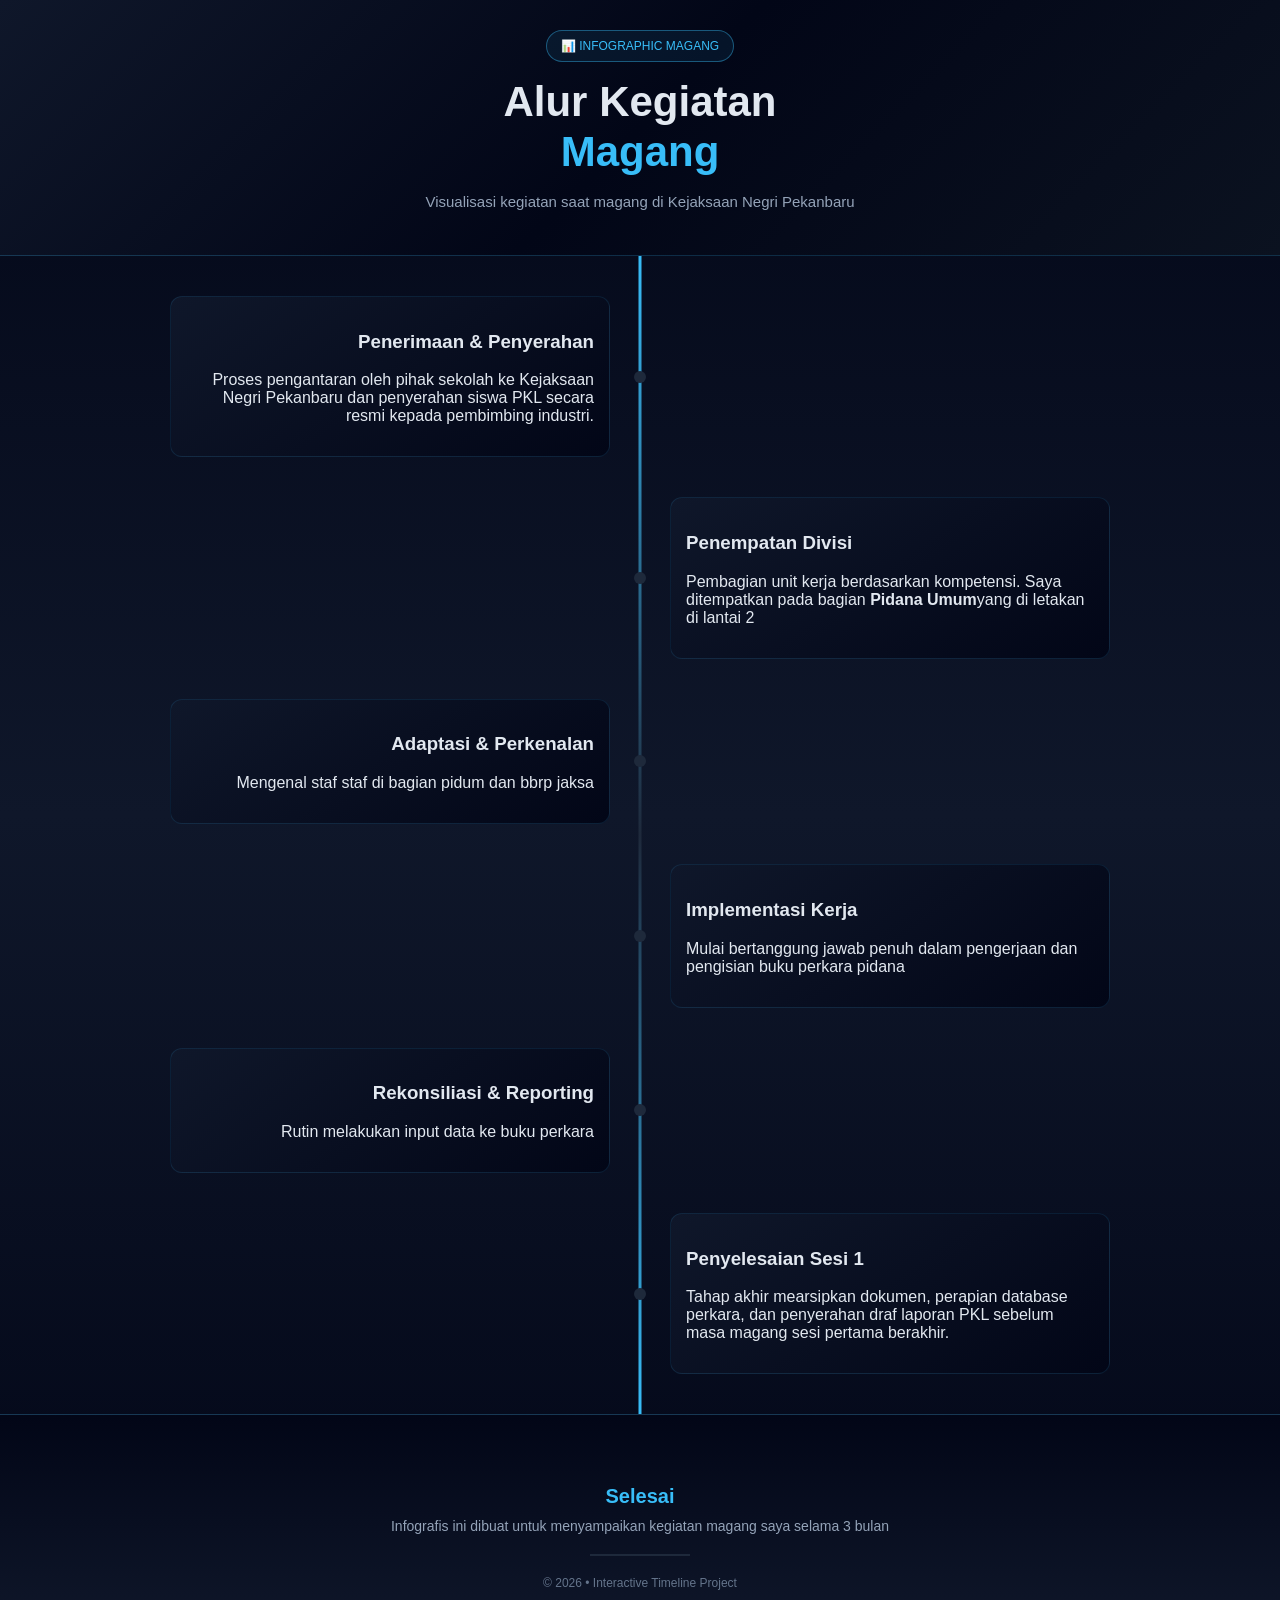
==== index.html @ 111dab5f "first commit" ====
<!DOCTYPE html>
<html lang="en">

<head>
    <meta charset="UTF-8">
    <meta name="viewport" content="width=device-width, initial-scale=1.0">
    <title>Infografis Magang</title>
    <link rel="stylesheet" href="assets/css/style.css">

</head>

<body>
    <header>
        <div class="hero-content">
            <div class="hero-tag">📊 INFOGRAPHIC MAGANG</div>
        </div>

        <h1>
            Alur Kegiatan<br>
            <span>Magang</span>
        </h1>

        <p>
            Visualisasi kegiatan saat magang di Kejaksaan Negri Pekanbaru

    </header>

    <div class="container">
        <div class="timeline-item left">
            <div class="content">
                <h3><a href="penerimaan.html">Penerimaan & Penyerahan</a></h3>
                <p>Proses pengantaran oleh pihak sekolah ke Kejaksaan Negri Pekanbaru dan penyerahan siswa PKL secara
                    resmi kepada pembimbing industri.</p>
            </div>
            <div class="timeline-dot"></div>
        </div>

        <div class="timeline-item right">
            <div class="content">
                <h3><a href="penempatan.html">Penempatan Divisi</a></h3>
                <p>Pembagian unit kerja berdasarkan kompetensi. Saya ditempatkan pada bagian <b> Pidana Umum</b>yang di
                    letakan di lantai 2</p>
            </div>
            <div class="timeline-dot"></div>
        </div>

        <div class="timeline-item left">
            <div class="content">
                <h3><a href="adaptasi.html">Adaptasi & Perkenalan</a></h3>
                <p>Mengenal staf staf di bagian pidum dan bbrp jaksa</p>
            </div>
            <div class="timeline-dot"></div>
        </div>

        <div class="timeline-item right">
            <div class="content">
                <h3><a href="implementasi.html">Implementasi Kerja</a></h3>
                <p>Mulai bertanggung jawab penuh dalam pengerjaan dan pengisian buku perkara pidana</p>
            </div>
            <div class="timeline-dot"></div>
        </div>

        <div class="timeline-item left">
            <div class="content">
                <h3><a href="rekonsiliasi.html">Rekonsiliasi & Reporting</a></h3>
                <p>Rutin melakukan input data ke buku perkara </p>
            </div>
            <div class="timeline-dot"></div>
        </div>

        <div class="timeline-item right">
            <div class="content">
                <h3><a href="penyelesaian.html">Penyelesaian Sesi 1</a></h3>
                <p>Tahap akhir mearsipkan dokumen, perapian database perkara, dan penyerahan draf laporan PKL sebelum
                    masa magang sesi pertama berakhir.</p>
            </div>
            <div class="timeline-dot"></div>
        </div>
    </div>

    <footer class="footer">
        <div class="footer-inner">
            <div class="footer-title">Selesai</div>
            <div class="footer-text">
                Infografis ini dibuat untuk menyampaikan kegiatan magang saya selama 3 bulan
            </div>

            <div class="footer-line"></div>

            <div class="footer-mini">
                © 2026 • Interactive Timeline Project
            </div>
        </div>
    </footer>
</body>

</html>
---- assets/css/style.css ----
body {
    font-family: Arial, sans-serif;
    margin: 0;
    color: #e2e8f0;

    /* GRADASI BACKGROUND UTAMA */
    background: linear-gradient(180deg, #020617 0%, #0f172a 50%, #020617 100%);
}

/* HEADER */
header {
    text-align: center;
    padding: 30px;
    border-bottom: 1px solid rgba(56, 189, 248, 0.2);

    /* GRADASI HEADER */
    background: linear-gradient(135deg, #0f172a, #020617, #0b1220);
}

.hero-tag {
    display: inline-block;
    padding: 8px 14px;
    font-size: 12px;
    border-radius: 999px;
    border: 1px solid rgba(56, 189, 248, 0.4);
    background: rgba(56, 189, 248, 0.08);
    color: #38bdf8;
    margin-bottom: 15px;
}

/* TITLE */
header h1 {
    font-size: 42px;
    margin: 0;
    color: #e2e8f0;
    line-height: 1.2;
}

header h1 span {
    color: #38bdf8;
}

header p {
    margin-top: 15px;
    color: #94a3b8;
    font-size: 15px;
}

/* STATS */
.hero-stats {
    display: flex;
    justify-content: center;
    gap: 25px;
    margin-top: 30px;
    flex-wrap: wrap;
}

.stat {
    background: linear-gradient(145deg, #0f172a, #020617);
    border: 1px solid rgba(56, 189, 248, 0.15);
    padding: 15px 20px;
    border-radius: 12px;
    min-width: 110px;
    transition: 0.3s;
}

.stat:hover {
    border-color: #38bdf8;
    transform: translateY(-3px);
}

.num {
    font-size: 18px;
    color: #38bdf8;
    font-weight: bold;
}

.label {
    font-size: 12px;
    color: #64748b;
}

/* CONTAINER */
.container {
    position: relative;
    max-width: 1000px;
    margin: auto;
    padding: 20px;
}

/* TIMELINE LINE (GRADASI HALUS) */
.container::before {
    content: '';
    position: absolute;
    width: 3px;
    background: linear-gradient(to bottom, #38bdf8, #1e293b, #38bdf8);
    top: 0;
    bottom: 0;
    left: 50%;
    transform: translateX(-50%);
}

/* ITEM */
.timeline-item {
    position: relative;
    width: 50%;
    padding: 20px 30px;
    box-sizing: border-box;
}

/* POSISI */
.left {
    left: 0;
    text-align: right;
}

.right {
    left: 50%;
}

/* CARD */
.content {
    background: linear-gradient(145deg, #0f172a, #020617);
    border: 1px solid rgba(56, 189, 248, 0.12);
    border-radius: 12px;
    padding: 15px;
    transition: 0.3s;
}

/* HOVER CARD */
.content:hover {
    transform: translateY(-4px);
    border-color: #38bdf8;
    box-shadow: 0 10px 25px rgba(56, 189, 248, 0.08);
}

/* LINK */
.content a {
    text-decoration: none;
    color: inherit;
}

.content h3 a {
    color: #e2e8f0;
    transition: 0.3s;
}

.content h3 a:hover {
    color: #38bdf8;
}

/* DOT */
.timeline-dot {
    position: absolute;
    width: 12px;
    height: 12px;
    background: #1e293b;
    border-radius: 50%;
    top: 50%;
    transform: translateY(-50%);
    transition: 0.3s;
}

.timeline-item:hover .timeline-dot {
    background: #38bdf8;
    box-shadow: 0 0 14px #38bdf8;
}

.left .timeline-dot {
    right: -6px;
}

.right .timeline-dot {
    left: -6px;
}

/* ARROW */
.left .content::after {
    content: '';
    position: absolute;
    top: 50%;
    transform: translateY(-50%);
    right: -10px;
    border: 6px solid transparent;
    border-left-color: #1e293b;
}

.right .content::after {
    content: '';
    position: absolute;
    top: 50%;
    transform: translateY(-50%);
    left: -10px;
    border: 6px solid transparent;
    border-right-color: #1e293b;
}

/* IMAGE */
.content img {
    width: 100%;
    height: 160px;
    object-fit: cover;
    border-radius: 8px;
    margin-bottom: 8px;
    transition: 0.3s;
}

.content a:hover img {
    opacity: 0.85;
}

/* FOOTER */
.footer {
    padding: 70px 20px 40px;
    display: flex;
    justify-content: center;
    border-top: 1px solid rgba(56, 189, 248, 0.2);
    background: linear-gradient(180deg, #020617, #0f172a);
}

.footer-inner {
    text-align: center;
    max-width: 600px;
}

.footer-title {
    font-size: 20px;
    color: #38bdf8;
    font-weight: bold;
}

.footer-text {
    margin-top: 10px;
    color: #94a3b8;
    font-size: 14px;
}

.footer-line {
    width: 100px;
    height: 2px;
    background: #1e293b;
    margin: 20px auto;
}

.footer-mini {
    font-size: 12px;
    color: #64748b;
}

/* MOBILE */
@media screen and (max-width: 768px) {
    .container::before {
        left: 10px;
    }

    .timeline-item {
        width: 100%;
        padding-left: 25px;
        text-align: left !important;
    }

    .right {
        left: 0;
    }

    .timeline-dot {
        left: 3px !important;
    }

    .content::after {
        display: none;
    }
}
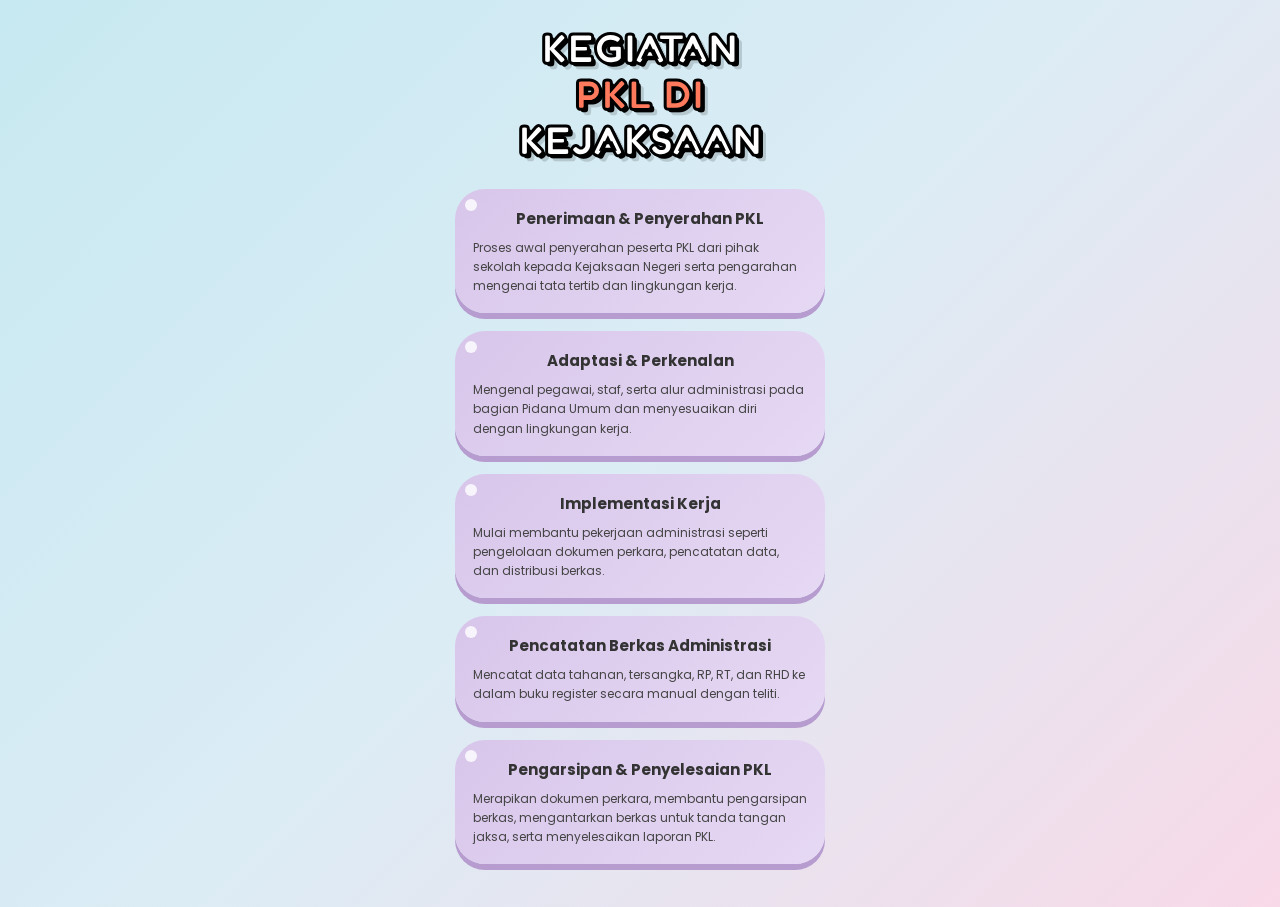
==== commit 1e634288: "first" ====
--- a/index.html
+++ b/index.html
@@ -1,97 +1,87 @@
 <!DOCTYPE html>
-<html lang="en">
+<html lang="id">
 
 <head>
     <meta charset="UTF-8">
     <meta name="viewport" content="width=device-width, initial-scale=1.0">
-    <title>Infografis Magang</title>
-    <link rel="stylesheet" href="assets/css/style.css">
+    <title>Kegiatan PKL di Kejaksaan</title>
 
+    <link rel="stylesheet" href="style.css">
+
+    <!-- Font -->
+    <link href="https://fonts.googleapis.com/css2?family=Fredoka+One&family=Poppins:wght@400;600;700&display=swap"
+        rel="stylesheet">
 </head>
 
 <body>
-    <header>
-        <div class="hero-content">
-            <div class="hero-tag">📊 INFOGRAPHIC MAGANG</div>
-        </div>
 
-        <h1>
-            Alur Kegiatan<br>
-            <span>Magang</span>
+    <div class="container">
+
+        <h1 class="title">
+            KEGIATAN <br>
+            <span class="orange">PKL DI</span> <br>
+            KEJAKSAAN
         </h1>
 
-        <p>
-            Visualisasi kegiatan saat magang di Kejaksaan Negri Pekanbaru
+        <!-- CARD 1 -->
+        <a href="1.html" target="_blank">
+            <div class="card">
+                <h3>Penerimaan & Penyerahan PKL</h3>
+                <p>
+                    Proses awal penyerahan peserta PKL dari pihak sekolah kepada
+                    Kejaksaan Negeri serta pengarahan mengenai tata tertib dan
+                    lingkungan kerja.
+                </p>
+            </div>
+        </a>
 
-    </header>
+        <!-- CARD 2 -->
+        <a href="2.html" target="_blank">
+            <div class="card">
+                <h3>Adaptasi & Perkenalan</h3>
+                <p>
+                    Mengenal pegawai, staf, serta alur administrasi pada bagian
+                    Pidana Umum dan menyesuaikan diri dengan lingkungan kerja.
+                </p>
+            </div>
+        </a>
 
-    <div class="container">
-        <div class="timeline-item left">
-            <div class="content">
-                <h3><a href="penerimaan.html">Penerimaan & Penyerahan</a></h3>
-                <p>Proses pengantaran oleh pihak sekolah ke Kejaksaan Negri Pekanbaru dan penyerahan siswa PKL secara
-                    resmi kepada pembimbing industri.</p>
+        <!-- CARD 3 -->
+        <a href="3.html" target="_blank">
+            <div class="card">
+                <h3>Implementasi Kerja</h3>
+                <p>
+                    Mulai membantu pekerjaan administrasi seperti pengelolaan
+                    dokumen perkara, pencatatan data, dan distribusi berkas.
+                </p>
             </div>
-            <div class="timeline-dot"></div>
-        </div>
+        </a>
 
-        <div class="timeline-item right">
-            <div class="content">
-                <h3><a href="penempatan.html">Penempatan Divisi</a></h3>
-                <p>Pembagian unit kerja berdasarkan kompetensi. Saya ditempatkan pada bagian <b> Pidana Umum</b>yang di
-                    letakan di lantai 2</p>
+        <!-- CARD 4 -->
+        <a href="4.html" target="_blank">
+            <div class="card">
+                <h3>Pencatatan Berkas Administrasi</h3>
+                <p>
+                    Mencatat data tahanan, tersangka, RP, RT, dan RHD ke dalam
+                    buku register secara manual dengan teliti.
+                </p>
             </div>
-            <div class="timeline-dot"></div>
-        </div>
+        </a>
 
-        <div class="timeline-item left">
-            <div class="content">
-                <h3><a href="adaptasi.html">Adaptasi & Perkenalan</a></h3>
-                <p>Mengenal staf staf di bagian pidum dan bbrp jaksa</p>
+        <!-- CARD 5 -->
+        <a href="5.html" target="_blank">
+            <div class="card">
+                <h3>Pengarsipan & Penyelesaian PKL</h3>
+                <p>
+                    Merapikan dokumen perkara, membantu pengarsipan berkas,
+                    mengantarkan berkas untuk tanda tangan jaksa, serta
+                    menyelesaikan laporan PKL.
+                </p>
             </div>
-            <div class="timeline-dot"></div>
-        </div>
+        </a>
 
-        <div class="timeline-item right">
-            <div class="content">
-                <h3><a href="implementasi.html">Implementasi Kerja</a></h3>
-                <p>Mulai bertanggung jawab penuh dalam pengerjaan dan pengisian buku perkara pidana</p>
-            </div>
-            <div class="timeline-dot"></div>
-        </div>
-
-        <div class="timeline-item left">
-            <div class="content">
-                <h3><a href="rekonsiliasi.html">Rekonsiliasi & Reporting</a></h3>
-                <p>Rutin melakukan input data ke buku perkara </p>
-            </div>
-            <div class="timeline-dot"></div>
-        </div>
-
-        <div class="timeline-item right">
-            <div class="content">
-                <h3><a href="penyelesaian.html">Penyelesaian Sesi 1</a></h3>
-                <p>Tahap akhir mearsipkan dokumen, perapian database perkara, dan penyerahan draf laporan PKL sebelum
-                    masa magang sesi pertama berakhir.</p>
-            </div>
-            <div class="timeline-dot"></div>
-        </div>
     </div>
 
-    <footer class="footer">
-        <div class="footer-inner">
-            <div class="footer-title">Selesai</div>
-            <div class="footer-text">
-                Infografis ini dibuat untuk menyampaikan kegiatan magang saya selama 3 bulan
-            </div>
-
-            <div class="footer-line"></div>
-
-            <div class="footer-mini">
-                © 2026 • Interactive Timeline Project
-            </div>
-        </div>
-    </footer>
 </body>
 
 </html>
--- a/style.css
+++ b/style.css
@@ -0,0 +1,133 @@
+/* RESET */
+* {
+    margin: 0;
+    padding: 0;
+    box-sizing: border-box;
+}
+
+/* BODY */
+body {
+    min-height: 100vh;
+    background: linear-gradient(135deg,
+            #c7e9f1 0%,
+            #dcecf5 50%,
+            #f8d9e8 100%);
+
+    display: flex;
+    justify-content: center;
+    font-family: 'Poppins', sans-serif;
+}
+
+/* LINK */
+a {
+    text-decoration: none;
+    color: inherit;
+}
+
+/* CONTAINER */
+.container {
+    width: 100%;
+    max-width: 420px;
+    padding: 25px;
+    text-align: center;
+}
+
+/* TITLE */
+.title {
+    font-family: 'Fredoka One', cursive;
+    font-size: 42px;
+    line-height: 1.1;
+    margin-bottom: 25px;
+
+    color: white;
+
+    -webkit-text-stroke: 3px black;
+
+    text-shadow:
+        3px 3px 0 black,
+        6px 6px 0 rgba(0, 0, 0, 0.15);
+
+    letter-spacing: 1px;
+}
+
+.title .orange {
+    color: #ff7a5c;
+}
+
+/* CARD */
+.card {
+    background: linear-gradient(135deg,
+            #d8c6ea,
+            #e6d9f4);
+
+    padding: 18px;
+    margin: 18px 0;
+    border-radius: 30px;
+
+    box-shadow: 0 6px 0 #b79ccf;
+
+    text-align: left;
+    position: relative;
+
+    transition: all 0.3s ease;
+}
+
+/* HOVER */
+.card:hover {
+    transform: translateY(-5px);
+    box-shadow: 0 10px 0 #b79ccf;
+}
+
+/* BUBBLE */
+.card::before {
+    content: '';
+    position: absolute;
+
+    top: 10px;
+    left: 10px;
+
+    width: 12px;
+    height: 12px;
+
+    background: white;
+    border-radius: 50%;
+    opacity: 0.8;
+}
+
+/* JUDUL CARD */
+.card h3 {
+    text-align: center;
+    margin-bottom: 8px;
+    font-size: 15px;
+    font-weight: 700;
+    color: #333;
+}
+
+/* TEXT */
+.card p,
+.card li {
+    font-size: 12px;
+    line-height: 1.6;
+    color: #444;
+}
+
+/* LIST */
+.card ul {
+    padding-left: 18px;
+}
+
+/* MOBILE */
+@media (max-width: 480px) {
+
+    .container {
+        padding: 20px;
+    }
+
+    .title {
+        font-size: 34px;
+    }
+
+    .card {
+        padding: 15px;
+    }
+}
